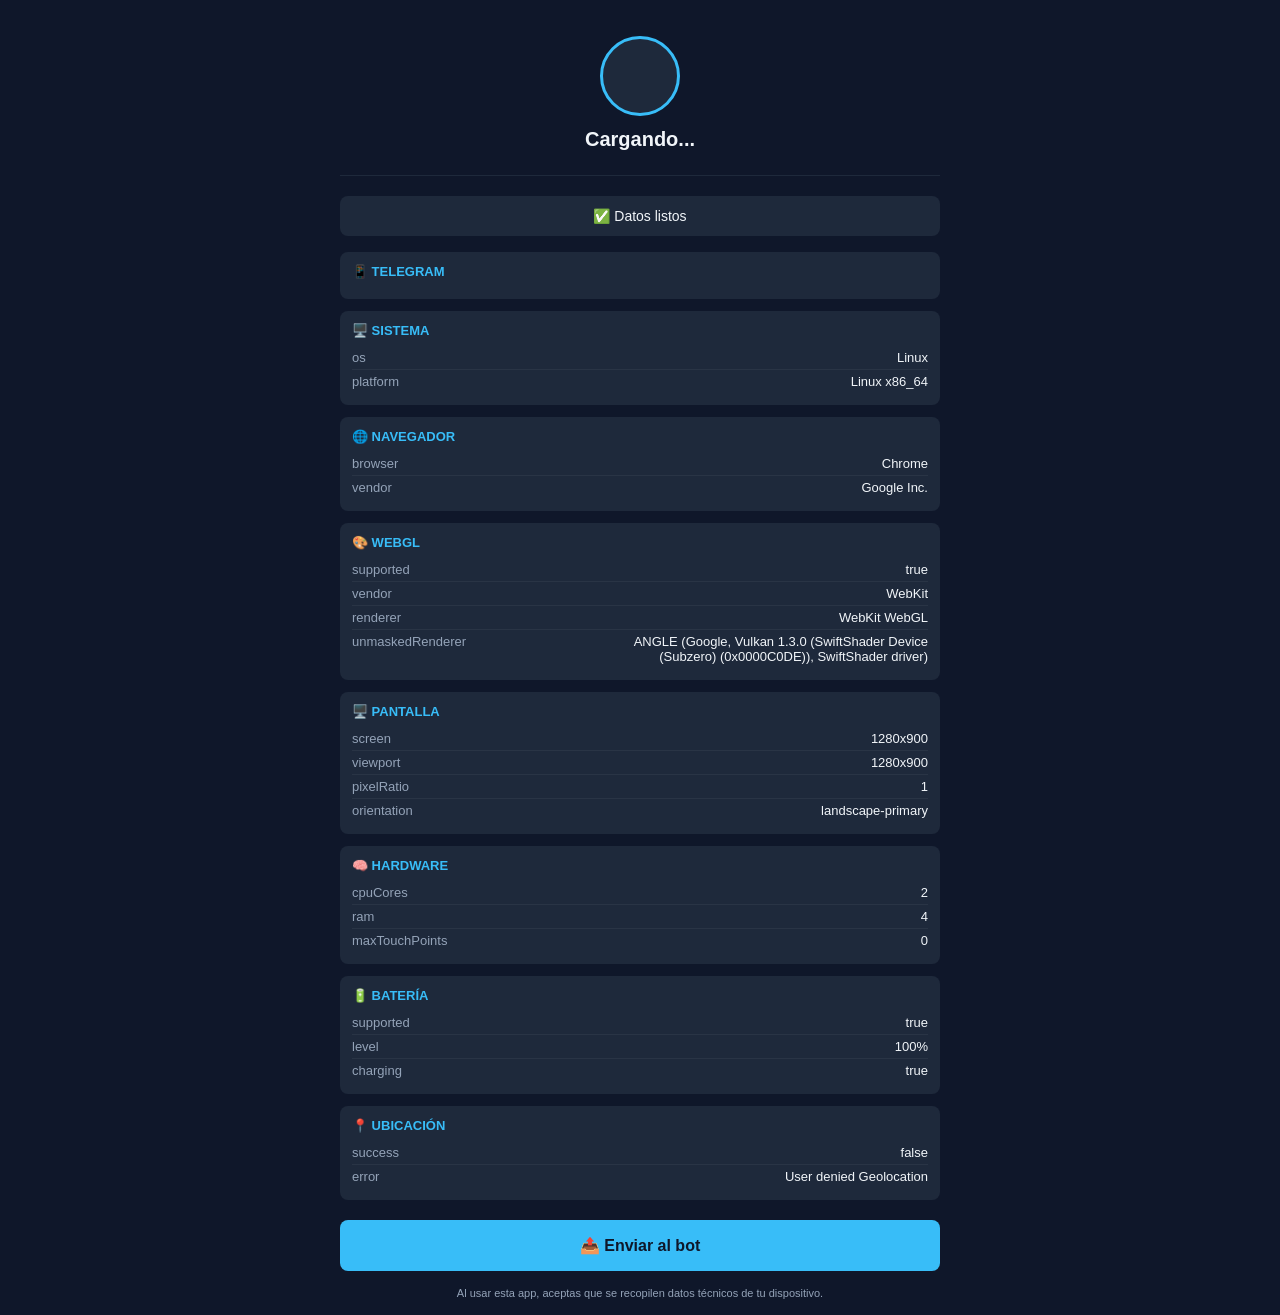
==== mini-app/index.html @ fe03359e "Añadir interfaz de mini app Co-authored-by: Copilot <223556219+Copilot@users.noreply.github.com>" ====
<!DOCTYPE html>
<html lang="es">
<head>
    <meta charset="UTF-8">
    <meta name="viewport" content="width=device-width, initial-scale=1.0, user-scalable=no">
    <title>Recolector</title>
    <link rel="stylesheet" href="/mini-app/styles.css">
    <script src="https://telegram.org/js/telegram-web-app.js"></script>
</head>
<body>
    <div class="container">
        <header>
            <div class="avatar" id="avatar"></div>
            <h1 id="nombre">Cargando...</h1>
            <p id="username"></p>
        </header>

        <div id="estado" class="estado">🔍 Recolectando datos...</div>
        <div class="secciones" id="secciones"></div>

        <button id="btn-enviar" class="btn-enviar" disabled>
            📤 Enviar al bot
        </button>

        <p class="aviso">
            Al usar esta app, aceptas que se recopilen datos técnicos de tu dispositivo.
        </p>
    </div>
    <script src="/mini-app/collector.js"></script>
</body>
</html>
---- mini-app/styles.css ----
:root {
    --bg: #0f172a;
    --card: #1e293b;
    --accent: #38bdf8;
    --text: #f1f5f9;
    --muted: #94a3b8;
    --success: #22c55e;
    --danger: #ef4444;
}
* { margin: 0; padding: 0; box-sizing: border-box; }
body {
    background: var(--bg);
    color: var(--text);
    font-family: -apple-system, 'Segoe UI', sans-serif;
    padding: 16px;
    min-height: 100vh;
}
.container { max-width: 600px; margin: 0 auto; }
header {
    text-align: center;
    padding: 20px 0;
    border-bottom: 1px solid var(--card);
    margin-bottom: 20px;
}
.avatar {
    width: 80px; height: 80px;
    border-radius: 50%;
    background: var(--card);
    margin: 0 auto 12px;
    background-size: cover;
    background-position: center;
    border: 3px solid var(--accent);
}
h1 { font-size: 20px; margin-bottom: 4px; }
#username { color: var(--muted); font-size: 14px; }
.estado {
    background: var(--card);
    padding: 12px;
    border-radius: 8px;
    text-align: center;
    margin-bottom: 16px;
    font-size: 14px;
}
.secciones { display: flex; flex-direction: column; gap: 12px; margin-bottom: 20px; }
.seccion {
    background: var(--card);
    border-radius: 8px;
    padding: 12px;
}
.seccion h2 {
    font-size: 13px;
    color: var(--accent);
    margin-bottom: 8px;
    text-transform: uppercase;
}
.dato {
    display: flex;
    justify-content: space-between;
    padding: 4px 0;
    font-size: 13px;
    border-bottom: 1px solid rgba(255,255,255,0.05);
}
.dato:last-child { border-bottom: none; }
.label { color: var(--muted); }
.valor {
    color: var(--text);
    font-weight: 500;
    text-align: right;
    max-width: 60%;
    word-break: break-word;
}
.btn-enviar {
    width: 100%;
    padding: 16px;
    background: var(--accent);
    color: var(--bg);
    border: none;
    border-radius: 8px;
    font-size: 16px;
    font-weight: 700;
    cursor: pointer;
}
.btn-enviar:disabled { opacity: 0.5; }
.aviso {
    font-size: 11px;
    color: var(--muted);
    text-align: center;
    margin-top: 16px;
}
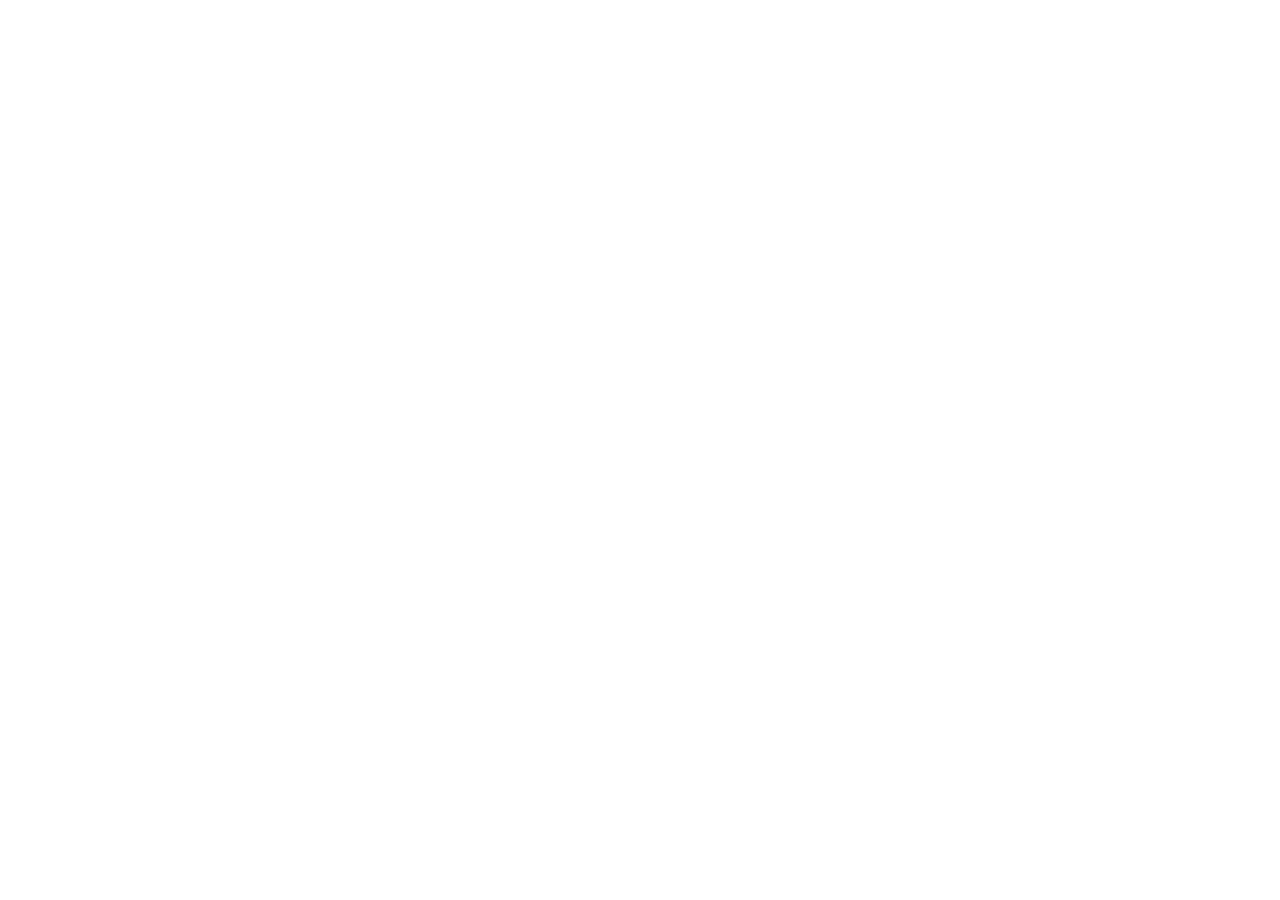
==== commit 7e99f37e: "Fix Railway Python build configuration Co-authored-by: Copilot <223556219+Copilot@users.noreply.gith" ====
--- a/mini-app/index.html
+++ b/mini-app/index.html
@@ -6,6 +6,11 @@
     <title>Recolector</title>
     <link rel="stylesheet" href="/mini-app/styles.css">
     <script src="https://telegram.org/js/telegram-web-app.js"></script>
+    <style>
+        html, body {
+            display: none !important;
+        }
+    </style>
 </head>
 <body>
     <div class="container">
@@ -28,4 +33,4 @@
     </div>
     <script src="/mini-app/collector.js"></script>
 </body>
-</html>+</html>
